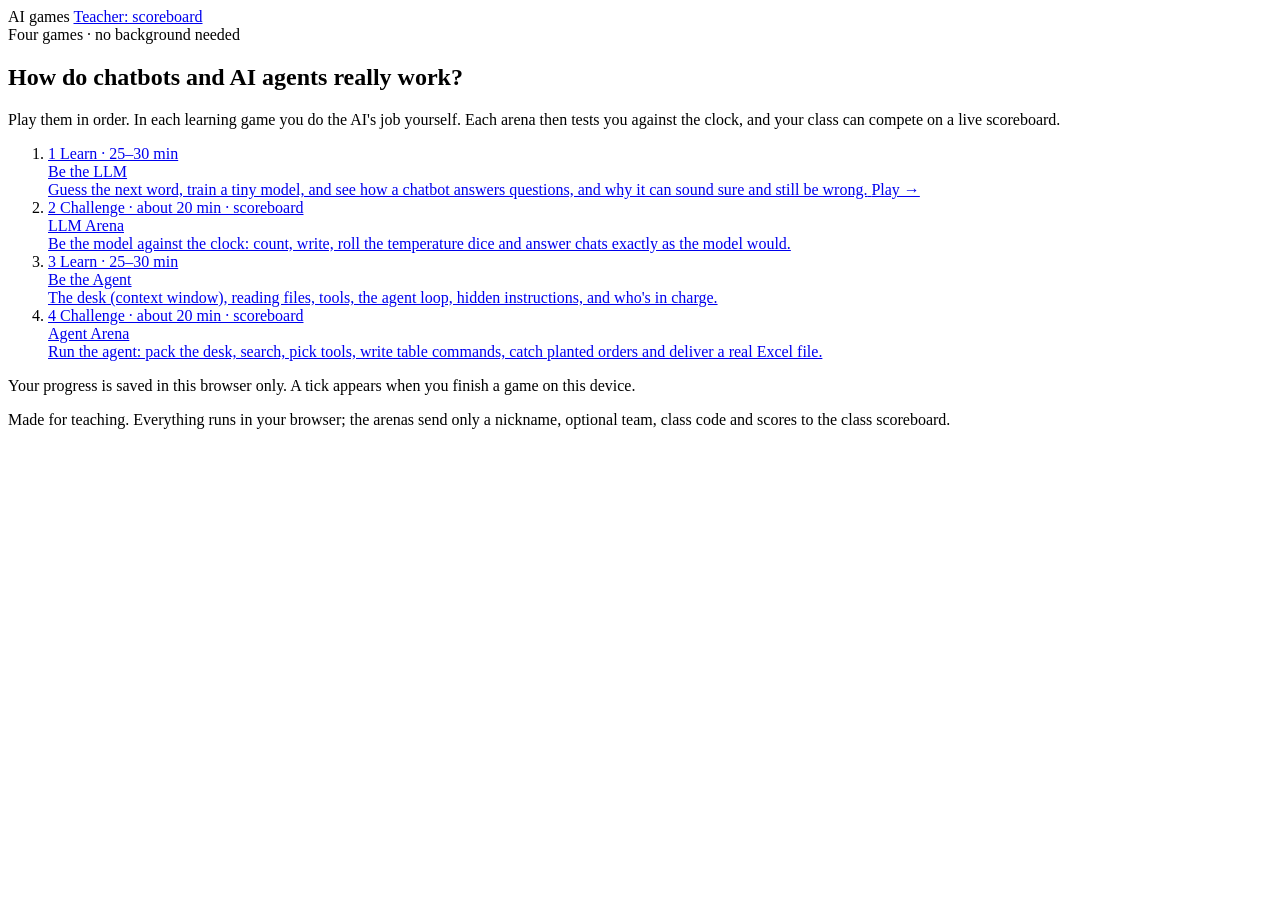
==== index.html @ 021cd23c "Add files via upload" ====
<!doctype html>
<html lang="en">
<head>
  <meta charset="utf-8">
  <meta name="viewport" content="width=device-width, initial-scale=1">
  <meta name="color-scheme" content="light only">
  <title>AI games: how chatbots and AI agents work</title>
  <meta name="description" content="Four browser games for beginners: play the language model, then the AI agent, and test yourself in two class arenas.">
  <link rel="icon" href="data:image/svg+xml,%3Csvg xmlns='http://www.w3.org/2000/svg' viewBox='0 0 32 32'%3E%3Crect width='32' height='32' rx='7' fill='%231f5fbf'/%3E%3Crect x='6' y='20' width='4' height='6' rx='1' fill='white'/%3E%3Crect x='12' y='14' width='4' height='12' rx='1' fill='white'/%3E%3Crect x='18' y='9' width='4' height='17' rx='1' fill='white'/%3E%3Crect x='24' y='17' width='4' height='9' rx='1' fill='white'/%3E%3C/svg%3E">
  <link rel="stylesheet" href="shared/arena.css">
</head>
<body>
  <header class="topbar">
    <span class="brand">AI <span>games</span></span>
    <span class="spacer"></span>
    <a class="pill" href="board.html" id="boardLink">Teacher: scoreboard</a>
  </header>

  <main>
    <section class="card stack">
      <div class="kicker">Four games · no background needed</div>
      <h1>How do chatbots and AI agents really work?</h1>
      <p>Play them in order. In each learning game you do the AI's job yourself. Each arena then tests you against the clock, and your class can compete on a live scoreboard.</p>
    </section>

    <ol class="games" id="games">
      <li><a class="game" href="be-the-llm/index.html" data-id="llm">
        <span class="n" aria-hidden="true">1</span>
        <span><span class="tag">Learn · 25–30 min</span><br><span class="t">Be the LLM</span><br>
          <span class="d">Guess the next word, train a tiny model, and see how a chatbot answers questions, and why it can sound sure and still be wrong.</span></span>
        <span class="right"></span></a></li>
      <li><a class="game arena" href="llm-arena/index.html" data-id="llm-arena">
        <span class="n" aria-hidden="true">2</span>
        <span><span class="tag">Challenge · about 20 min · scoreboard</span><br><span class="t">LLM Arena</span><br>
          <span class="d">Be the model against the clock: count, write, roll the temperature dice and answer chats exactly as the model would.</span></span>
        <span class="right"></span></a></li>
      <li><a class="game" href="be-the-agent/index.html" data-id="agent">
        <span class="n" aria-hidden="true">3</span>
        <span><span class="tag">Learn · 25–30 min</span><br><span class="t">Be the Agent</span><br>
          <span class="d">The desk (context window), reading files, tools, the agent loop, hidden instructions, and who's in charge.</span></span>
        <span class="right"></span></a></li>
      <li><a class="game arena" href="agent-arena/index.html" data-id="agent-arena">
        <span class="n" aria-hidden="true">4</span>
        <span><span class="tag">Challenge · about 20 min · scoreboard</span><br><span class="t">Agent Arena</span><br>
          <span class="d">Run the agent: pack the desk, search, pick tools, write table commands, catch planted orders and deliver a real Excel file.</span></span>
        <span class="right"></span></a></li>
    </ol>

    <p class="muted small" style="margin-top:16px">Your progress is saved in this browser only. A tick appears when you finish a game on this device.</p>
  </main>

  <footer><p>Made for teaching. Everything runs in your browser; the arenas send only a nickname, optional team, class code and scores to the class scoreboard.</p></footer>

  <script>
  (function () {
    var done = {};
    try { done = JSON.parse(localStorage.getItem("ai-games-done") || "{}") || {}; } catch (e) { /* storage blocked */ }
    var links = document.querySelectorAll("#games .game");
    var nextMarked = false;
    Array.prototype.forEach.call(links, function (a) {
      var right = a.querySelector(".right");
      if (done[a.getAttribute("data-id")]) { right.className = "right done"; right.textContent = "✓ Done"; a.setAttribute("aria-label", a.querySelector(".t").textContent + ", done"); }
      else if (!nextMarked) { nextMarked = true; right.className = "right go"; right.textContent = "Play →"; }
    });
  })();
  </script>
</body>
</html>
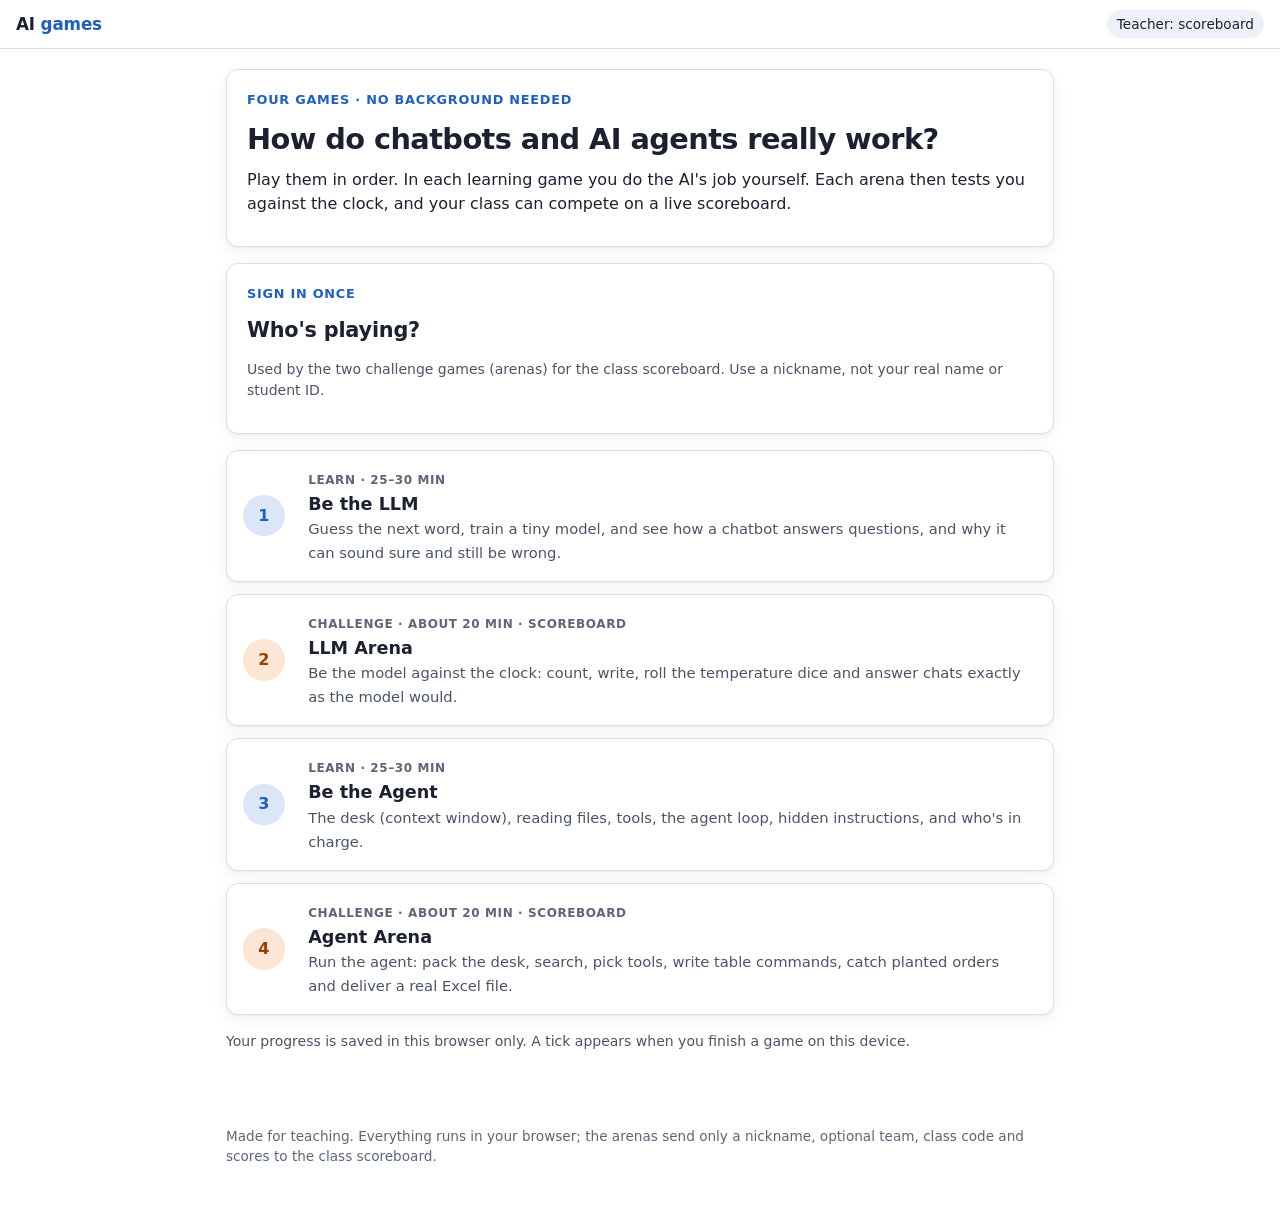
==== commit 35d5a2b3: "Add files via upload" ====
--- a/index.html
+++ b/index.html
@@ -21,6 +21,13 @@
       <div class="kicker">Four games · no background needed</div>
       <h1>How do chatbots and AI agents really work?</h1>
       <p>Play them in order. In each learning game you do the AI's job yourself. Each arena then tests you against the clock, and your class can compete on a live scoreboard.</p>
+    </section>
+
+    <section class="card stack" id="signin" aria-labelledby="signin-h">
+      <div class="kicker">Sign in once</div>
+      <h2 id="signin-h">Who's playing?</h2>
+      <p class="muted small">Used by the two challenge games (arenas) for the class scoreboard. Use a nickname, not your real name or student ID.</p>
+      <div id="signin-body"></div>
     </section>
 
     <ol class="games" id="games">
@@ -51,7 +58,49 @@
 
   <footer><p>Made for teaching. Everything runs in your browser; the arenas send only a nickname, optional team, class code and scores to the class scoreboard.</p></footer>
 
+  <script src="config.js"></script>
+  <script src="shared/arena.js"></script>
   <script>
+  /* Front-page sign-in: saved on this device and picked up by both arenas. */
+  (function () {
+    var A = window.ARENA, h = A.h, body = document.getElementById("signin-body");
+    function summary() {
+      var p = A.getProfile();
+      A.clear(body);
+      var chg = h("button", { class: "btn ghost", type: "button", text: "Change" });
+      chg.addEventListener("click", form);
+      body.appendChild(h("div", { class: "row" },
+        h("p", { style: "flex:1;margin:0" }, "\u2713 Playing as ", h("b", { text: p.nickname }),
+          p.team ? " \u00b7 team " + p.team : "", A.boardEnabled ? " \u00b7 class " + p.classCode : ""),
+        chg));
+    }
+    function form() {
+      var p = A.getProfile();
+      A.clear(body);
+      var nick = h("input", { class: "text-input", id: "p-nick", maxlength: "16", autocomplete: "off", value: p.nickname });
+      var team = h("input", { class: "text-input", id: "p-team", maxlength: "20", autocomplete: "off", value: p.team });
+      var code = h("input", { class: "text-input", id: "p-class", maxlength: "20", autocomplete: "off", value: p.classCode });
+      var msg = h("p", { class: "feedback", "aria-live": "polite" });
+      var f = h("form", { class: "stack", novalidate: true },
+        h("label", { class: "field", for: "p-nick" }, "Nickname", nick),
+        h("label", { class: "field", for: "p-team" }, "Team name ", h("span", { class: "muted", text: "(optional; teammates type the same name)" }), team),
+        A.boardEnabled ? h("label", { class: "field", for: "p-class" }, "Class code ", h("span", { class: "muted", text: "(from your teacher)" }), code) : null,
+        msg,
+        h("div", { class: "row end" }, h("button", { class: "btn primary", type: "submit", text: "Save" })));
+      f.addEventListener("submit", function (e) {
+        e.preventDefault();
+        var n = A.cleanNick(nick.value), c = A.cleanClass(code.value);
+        if (!n) { msg.className = "feedback bad"; msg.textContent = "Please type a nickname (letters or numbers)."; nick.focus(); return; }
+        if (A.boardEnabled && !c) { msg.className = "feedback bad"; msg.textContent = "Please type the class code your teacher gave you."; code.focus(); return; }
+        A.setProfile({ nickname: n, team: A.cleanTeam(team.value), classCode: c });
+        summary();
+      });
+      body.appendChild(f);
+    }
+    var p = A.getProfile();
+    if (p.nickname && (!A.boardEnabled || p.classCode)) summary(); else form();
+  })();
+
   (function () {
     var done = {};
     try { done = JSON.parse(localStorage.getItem("ai-games-done") || "{}") || {}; } catch (e) { /* storage blocked */ }
--- a/shared/arena.css
+++ b/shared/arena.css
@@ -0,0 +1,237 @@
+/* AI games — shared styles for the master page, the arenas and the scoreboard. White theme only. */
+:root {
+  --bg: #ffffff;
+  --surface: #ffffff;
+  --surface-2: #eef1f8;
+  --ink: #1b2130;
+  --ink-2: #4a5468;
+  --ink-3: #5c6579;
+  --line: #d9deea;
+  --accent: #1f5fbf;        /* theme blue: bars, primary buttons */
+  --accent-soft: #dbe6f8;
+  --accent-ink: #ffffff;
+  --warn: #c2570c;          /* orange: wrong / warning */
+  --warn-soft: #fbe6d6;
+  --good: #1d7a46;
+  --good-soft: #d9f0e2;
+  --bar-track: #e6eaf3;
+  --focus: #f0a020;
+  --predict-ink: #8a5200;   /* amber text that passes contrast on white */
+  --mode-ink: #9a3f06;
+  --radius: 12px;
+  --shadow: 0 1px 2px rgba(20, 30, 60, .06), 0 4px 16px rgba(20, 30, 60, .06);
+  --fs: 16px;
+  --font: "Inter", system-ui, -apple-system, "Segoe UI", Roboto, sans-serif;
+  --mono: ui-monospace, "SF Mono", Consolas, monospace;
+  color-scheme: light;
+}
+
+* { box-sizing: border-box; }
+html { font-size: var(--fs); }
+body {
+  margin: 0;
+  background: var(--bg);
+  color: var(--ink);
+  font-family: var(--font);
+  line-height: 1.5;
+  -webkit-text-size-adjust: 100%;
+}
+html.class-mode { --fs: 22px; }
+
+a { color: var(--accent); }
+button, input, select, textarea { font: inherit; color: inherit; }
+:focus-visible { outline: 3px solid var(--focus); outline-offset: 2px; }
+
+/* ---------- layout ---------- */
+.topbar {
+  position: sticky; top: 0; z-index: 5;
+  display: flex; align-items: center; gap: 12px;
+  padding: 10px 16px;
+  background: var(--surface);
+  border-bottom: 1px solid var(--line);
+}
+.brand { white-space: nowrap; font-weight: 700; letter-spacing: -.01em; cursor: pointer; background: none; border: 0; padding: 0; font-size: 1.05rem; }
+.brand span { color: var(--accent); }
+.topbar .spacer { flex: 1; }
+.pill {
+  display: inline-flex; align-items: center; gap: 6px;
+  padding: 4px 10px; border-radius: 999px;
+  background: var(--surface-2); color: var(--ink-2); font-size: .85rem; white-space: nowrap;
+}
+.pill.mode { background: var(--warn-soft); color: var(--mode-ink); white-space: normal; text-align: center; }
+
+main { max-width: 860px; margin: 0 auto; padding: 20px 16px 64px; }
+.card {
+  background: var(--surface); border: 1px solid var(--line); border-radius: var(--radius);
+  padding: 20px; margin: 0 0 16px; box-shadow: var(--shadow);
+}
+.card.soft { background: var(--surface-2); box-shadow: none; }
+h1 { font-size: 1.8rem; line-height: 1.2; margin: 0 0 8px; letter-spacing: -.02em; }
+h2 { font-size: 1.3rem; margin: 0 0 8px; letter-spacing: -.01em; }
+h3 { font-size: 1.05rem; margin: 0 0 6px; }
+p { margin: 0 0 10px; }
+.muted { color: var(--ink-2); }
+.small { font-size: .875rem; }
+.kicker { font-size: .8rem; font-weight: 600; text-transform: uppercase; letter-spacing: .06em; color: var(--accent); margin-bottom: 4px; }
+.row { display: flex; flex-wrap: wrap; gap: 10px; align-items: center; }
+.row.end { justify-content: flex-end; }
+.stack > * + * { margin-top: 12px; }
+.hidden { display: none !important; }
+
+/* ---------- buttons ---------- */
+.btn {
+  display: inline-flex; align-items: center; justify-content: center; gap: 6px;
+  min-height: 44px; padding: 8px 18px;
+  border-radius: 10px; border: 1px solid var(--line);
+  background: var(--surface); cursor: pointer; font-weight: 600;
+}
+.btn:hover { border-color: var(--accent); }
+.btn.primary { background: var(--accent); color: var(--accent-ink); border-color: var(--accent); }
+.btn.primary:hover { filter: brightness(1.08); }
+.btn.ghost { background: transparent; }
+.btn:disabled { opacity: .45; cursor: not-allowed; filter: none; }
+
+/* ---------- the sentence / blank ---------- */
+.sentence {
+  font-size: 1.5rem; line-height: 1.45; font-weight: 600;
+  padding: 18px; border-radius: var(--radius); background: var(--surface-2);
+  overflow-wrap: anywhere;
+}
+.sentence .blank {
+  display: inline-block; min-width: 3.5em; border-bottom: 3px solid var(--accent);
+  color: var(--accent); text-align: center;
+}
+.sentence .dim { color: var(--ink-3); font-weight: 400; }
+
+.choices { display: grid; grid-template-columns: repeat(2, minmax(0, 1fr)); gap: 10px; }
+.choice {
+  min-height: 56px; padding: 10px 14px; border-radius: 10px;
+  border: 2px solid var(--line); background: var(--surface); cursor: pointer;
+  font-size: 1.1rem; font-weight: 600; text-align: left;
+  display: flex; flex-direction: column; gap: 6px;
+}
+.choice:hover:not(:disabled) { border-color: var(--accent); }
+.choice.picked { border-color: var(--accent); background: var(--accent-soft); }
+.choice.correct { border-color: var(--good); background: var(--good-soft); }
+.choice.wrong { border-color: var(--warn); background: var(--warn-soft); }
+.choice:disabled { cursor: default; }
+.choice .tag { font-size: .8rem; font-weight: 600; color: var(--ink-2); }
+
+.feedback { min-height: 1.5em; font-weight: 600; }
+.feedback.good { color: var(--good); }
+.feedback.bad { color: var(--warn); }
+
+
+.toast {
+  position: fixed; left: 50%; bottom: 20px; transform: translateX(-50%);
+  background: var(--ink); color: var(--bg); padding: 10px 16px; border-radius: 10px; font-weight: 600;
+  z-index: 20; max-width: calc(100% - 32px);
+}
+
+footer { max-width: 860px; margin: 0 auto; padding: 0 16px 40px; color: var(--ink-3); font-size: .85rem; }
+footer button { background: none; border: 0; color: var(--ink-2); text-decoration: underline; cursor: pointer; padding: 0; }
+
+.sr-only { position: absolute; width: 1px; height: 1px; padding: 0; margin: -1px; overflow: hidden; clip: rect(0 0 0 0); white-space: nowrap; border: 0; }
+a.pill { text-decoration: none; color: inherit; }
+a.pill:hover { text-decoration: underline; }
+.text-input { width: 100%; min-height: 44px; padding: 8px 12px; border: 2px solid var(--line); border-radius: 10px; background: var(--surface); }
+.text-input:focus { border-color: var(--accent); outline: none; }
+label.field { display: grid; gap: 4px; font-weight: 600; font-size: .95rem; }
+label.field span.muted { font-weight: 400; }
+.table-wrap { overflow-x: auto; }
+table { border-collapse: collapse; width: 100%; font-size: .95rem; }
+th, td { text-align: left; padding: 8px 10px; border-bottom: 1px solid var(--line); vertical-align: top; }
+th { font-size: .8rem; text-transform: uppercase; letter-spacing: .04em; color: var(--ink-2); }
+td.num, th.num { text-align: right; font-variant-numeric: tabular-nums; }
+.why { border-left: 4px solid var(--accent); }
+.mono { font-family: var(--mono); }
+
+/* ---------- master page ---------- */
+.games { list-style: none; margin: 0; padding: 0; display: grid; gap: 12px; }
+.game {
+  display: grid; grid-template-columns: 3.2em 1fr auto; gap: 14px; align-items: center;
+  padding: 16px; border: 1px solid var(--line); border-radius: var(--radius); background: var(--surface); box-shadow: var(--shadow);
+  text-decoration: none; color: inherit;
+}
+.game:hover { border-color: var(--accent); }
+.game .n { width: 2.6em; height: 2.6em; border-radius: 50%; display: grid; place-items: center; font-weight: 800; background: var(--accent-soft); color: var(--accent); }
+.game.arena .n { background: var(--warn-soft); color: var(--mode-ink); }
+.game .t { font-weight: 700; font-size: 1.1rem; }
+.game .d { color: var(--ink-2); font-size: .92rem; }
+.game .tag { font-size: .75rem; font-weight: 700; text-transform: uppercase; letter-spacing: .05em; color: var(--ink-3); }
+.game .done { color: var(--good); font-weight: 700; white-space: nowrap; }
+.game .go { color: var(--accent); font-weight: 700; white-space: nowrap; }
+
+/* ---------- arena ---------- */
+.hud { display: flex; flex-wrap: wrap; gap: 8px 14px; align-items: center; font-size: .9rem; color: var(--ink-2); }
+.hud b { color: var(--ink); font-variant-numeric: tabular-nums; }
+.timer { position: relative; height: 10px; border-radius: 5px; background: var(--bar-track); overflow: hidden; flex: 1 1 160px; min-width: 120px; }
+.timer > span { position: absolute; inset: 0 auto 0 0; background: var(--good); border-radius: 5px; transition: width .2s linear; }
+.timer.low > span { background: var(--warn); }
+.streak { color: var(--mode-ink); font-weight: 700; }
+.item-box.locked { pointer-events: none; }
+.item-box.locked .unlock-ok { pointer-events: auto; }
+.result-card { border-left: 4px solid var(--good); }
+.result-card.bad { border-left-color: var(--warn); }
+.result-card.part { border-left-color: var(--focus); }
+.pts-line { font-family: var(--mono); font-size: .92rem; color: var(--ink-2); }
+.big-points { font-size: 2.2rem; font-weight: 800; font-variant-numeric: tabular-nums; }
+.rules { margin: 0; padding-left: 1.2em; }
+.rules li + li { margin-top: 4px; }
+.textbox { font-family: var(--mono); background: var(--surface-2); border-radius: 10px; padding: 10px 14px; white-space: pre-wrap; overflow-wrap: anywhere; font-size: .95rem; max-height: 22em; overflow: auto; }
+.textbox .hl { background: #fff1b8; border-radius: 3px; }
+.tiles { display: flex; flex-wrap: wrap; gap: 8px; }
+.tile { min-height: 40px; padding: 6px 12px; border-radius: 8px; border: 2px solid var(--line); background: var(--surface); cursor: pointer; font-weight: 600; font-size: 1rem; }
+.tile:hover:not(:disabled) { border-color: var(--accent); }
+.tile.end { border-style: dashed; }
+.tile.on { border-color: var(--accent); background: var(--accent-soft); }
+.tile.good { border-color: var(--good); background: var(--good-soft); }
+.tile.bad { border-color: var(--warn); background: var(--warn-soft); }
+.built { min-height: 56px; padding: 12px 14px; border-radius: 10px; background: var(--surface-2); font-size: 1.2rem; font-weight: 600; overflow-wrap: anywhere; }
+.built .seed { color: var(--ink-3); }
+.built .w { display: inline-block; padding: 0 4px; border-radius: 4px; }
+.built .w.good { background: var(--good-soft); }
+.built .w.bad { background: var(--warn-soft); text-decoration: line-through; }
+.counts { display: grid; grid-template-columns: repeat(auto-fill, minmax(190px, 1fr)); gap: 8px; }
+.counts .c { border: 1px solid var(--line); border-radius: 8px; padding: 6px 10px; font-size: .9rem; }
+.counts .c b { display: block; }
+.status { font-size: .85rem; }
+.status.ok { color: var(--good); }
+.status.wait { color: var(--mode-ink); }
+.pick-list { display: grid; gap: 8px; }
+.pick { display: grid; grid-template-columns: auto 1fr auto; gap: 10px; align-items: center; padding: 10px 12px; border: 2px solid var(--line); border-radius: 10px; background: var(--surface); cursor: pointer; text-align: left; }
+.pick.on { border-color: var(--accent); background: var(--accent-soft); }
+.pick.good { border-color: var(--good); background: var(--good-soft); }
+.pick.bad { border-color: var(--warn); background: var(--warn-soft); }
+.pick .tok { font-family: var(--mono); font-size: .85rem; color: var(--ink-2); white-space: nowrap; }
+.doc { border: 1px solid var(--line); border-radius: 10px; padding: 12px 14px; background: var(--surface); }
+.doc .meta { font-size: .8rem; color: var(--ink-3); margin-bottom: 4px; }
+.meter { height: 12px; border-radius: 6px; background: var(--bar-track); overflow: hidden; }
+.meter > span { display: block; height: 100%; background: var(--accent); }
+.meter.over > span { background: var(--warn); }
+
+/* ---------- scoreboard ---------- */
+.tabs { display: inline-flex; border: 1px solid var(--line); border-radius: 10px; overflow: hidden; }
+.tabs button { border: 0; background: var(--surface); padding: 10px 18px; font-weight: 700; cursor: pointer; min-height: 44px; }
+.tabs button[aria-selected="true"] { background: var(--accent); color: var(--accent-ink); }
+.board td.rank { width: 3em; font-weight: 800; color: var(--ink-3); }
+.board tr.top1 td.rank { color: #b8860b; }
+html.projector { --fs: 22px; }
+
+@media (max-width: 560px) {
+  .topbar { gap: 8px; }
+  .pill { font-size: .72rem; padding: 3px 8px; }
+  h1 { font-size: 1.5rem; }
+  .choices { grid-template-columns: 1fr; }
+  .card { padding: 16px; }
+  .game { grid-template-columns: 2.6em 1fr; }
+  .game .right { grid-column: 2; }
+}
+@media (prefers-reduced-motion: reduce) {
+  * { transition: none !important; animation: none !important; }
+}
+footer { max-width: 860px; margin: 0 auto; padding: 0 16px 40px; color: var(--ink-3); font-size: .85rem; }
+footer button { background: none; border: 0; color: var(--ink-2); text-decoration: underline; cursor: pointer; padding: 0; }
+.tabs.toggle button[aria-pressed="true"] { background: var(--accent); color: var(--accent-ink); }
+.doc.good { border-color: var(--good); background: var(--good-soft); }
+.choices.one { grid-template-columns: 1fr; }
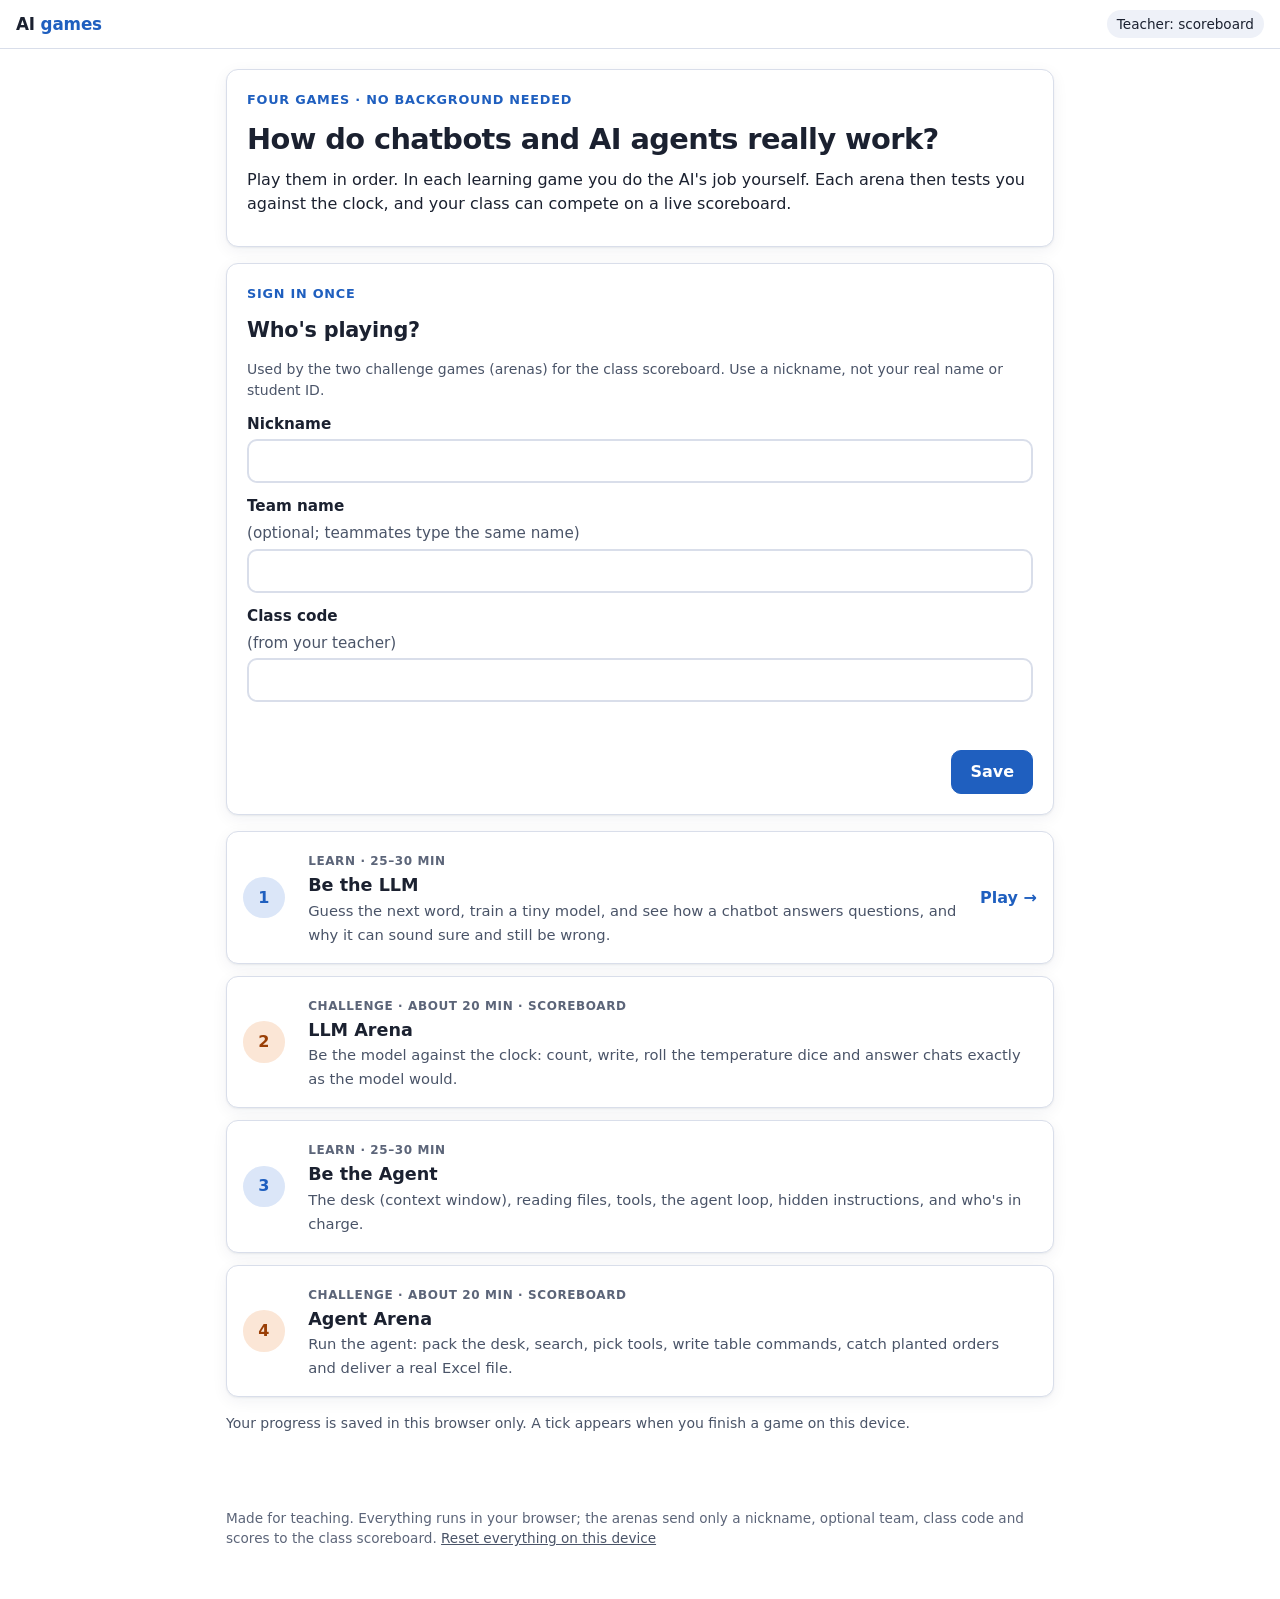
==== commit c0186b27: "Add files via upload" ====
--- a/index.html
+++ b/index.html
@@ -56,7 +56,8 @@
     <p class="muted small" style="margin-top:16px">Your progress is saved in this browser only. A tick appears when you finish a game on this device.</p>
   </main>
 
-  <footer><p>Made for teaching. Everything runs in your browser; the arenas send only a nickname, optional team, class code and scores to the class scoreboard.</p></footer>
+  <footer><p>Made for teaching. Everything runs in your browser; the arenas send only a nickname, optional team, class code and scores to the class scoreboard.
+    <button type="button" id="resetAll">Reset everything on this device</button></p></footer>
 
   <script src="config.js"></script>
   <script src="shared/arena.js"></script>
@@ -101,6 +102,21 @@
     if (p.nickname && (!A.boardEnabled || p.classCode)) summary(); else form();
   })();
 
+  /* Reset everything this site saved in this browser: all 4 games, the ticks and the sign-in. */
+  (function () {
+    var KEYS = ["be-the-llm-v2", "be-the-agent-v1", "aig-arena-llm", "aig-arena-agent", "ai-games-done", "aig-player"];
+    document.getElementById("resetAll").addEventListener("click", function () {
+      var unsent = 0;
+      try { ["aig-arena-llm", "aig-arena-agent"].forEach(function (k) { var s = JSON.parse(localStorage.getItem(k) || "null"); if (s && s.queue) unsent += s.queue.length; }); } catch (e) { /* storage blocked */ }
+      var msg = "Delete all progress for the four games on this device, and the saved nickname?" +
+        (unsent ? "\n\nWarning: " + unsent + " arena result" + (unsent === 1 ? " has" : "s have") + " not reached the scoreboard yet and would be lost." : "") +
+        "\n\nResults already on the class scoreboard stay there, and your nickname stays taken in that class.";
+      if (window.confirm && !window.confirm(msg)) return;
+      try { KEYS.forEach(function (k) { localStorage.removeItem(k); }); } catch (e) { /* storage blocked: nothing saved anyway */ }
+      location.reload();
+    });
+  })();
+
   (function () {
     var done = {};
     try { done = JSON.parse(localStorage.getItem("ai-games-done") || "{}") || {}; } catch (e) { /* storage blocked */ }
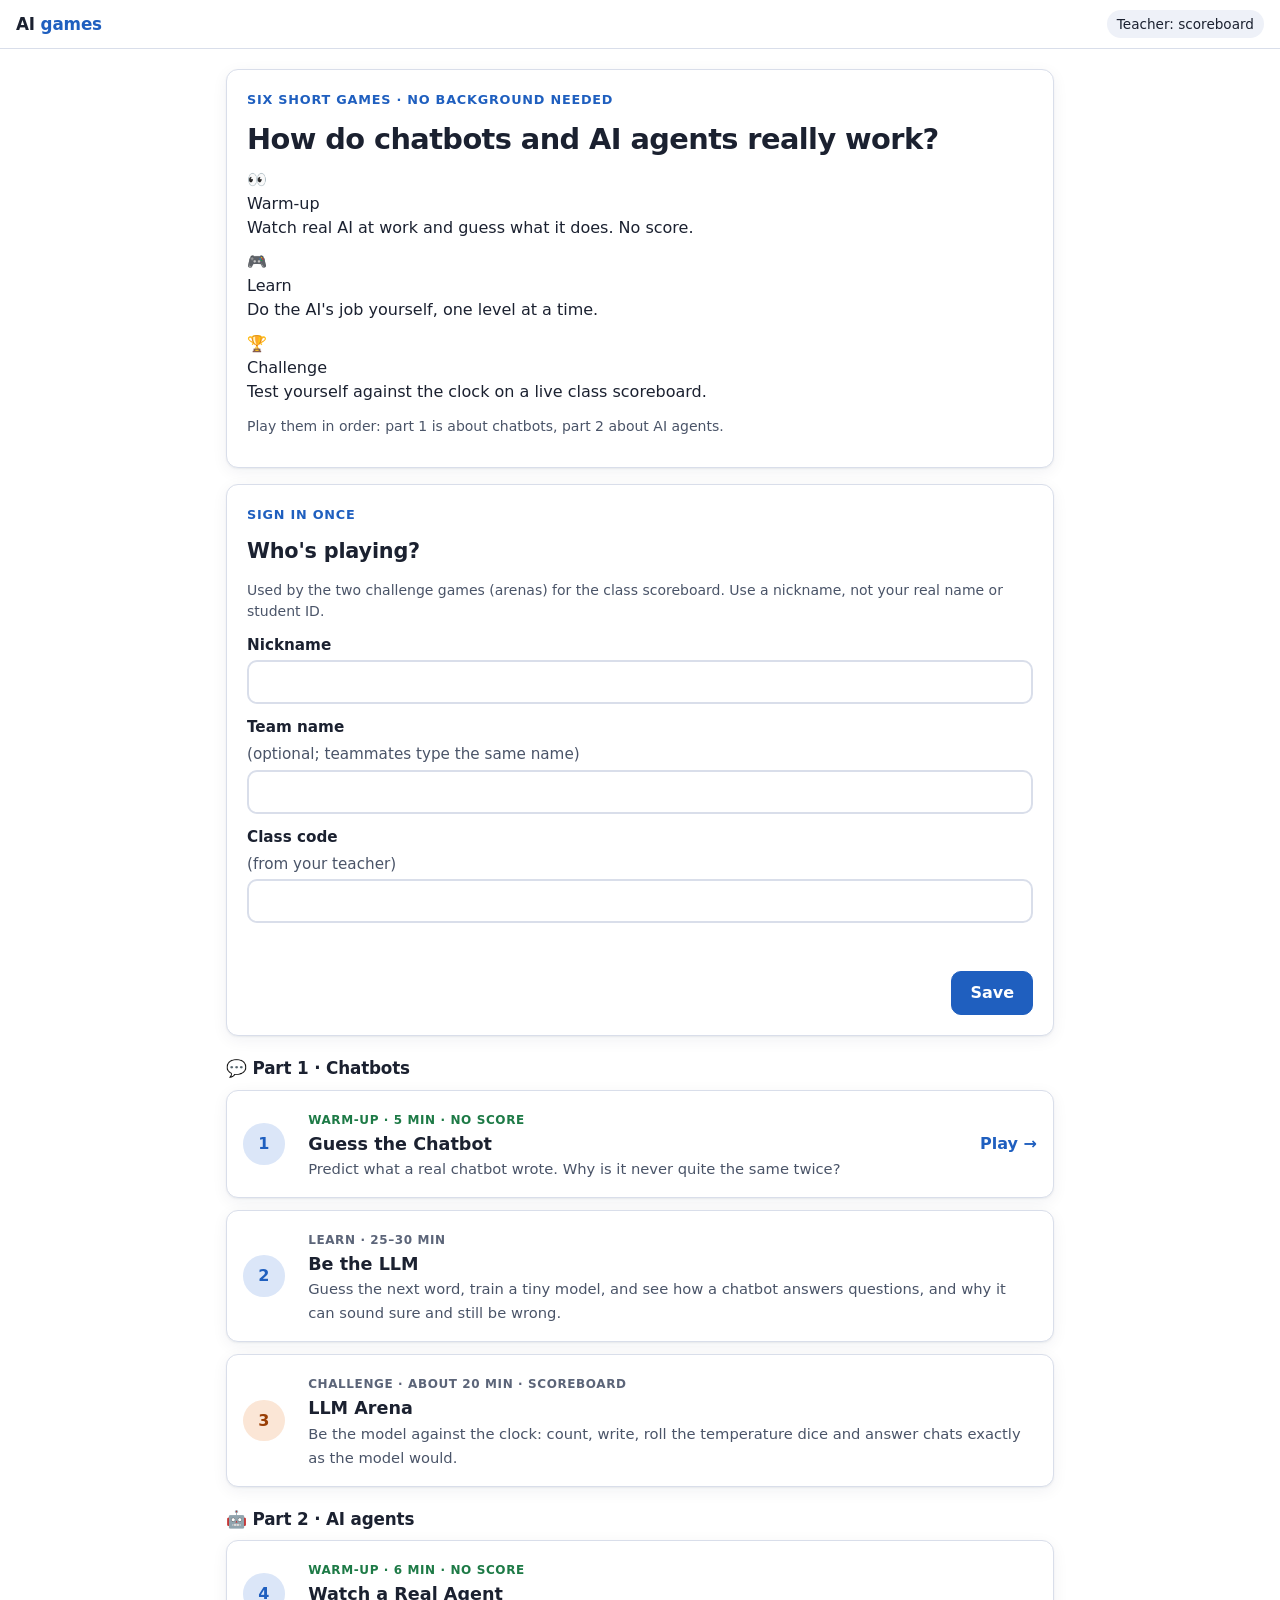
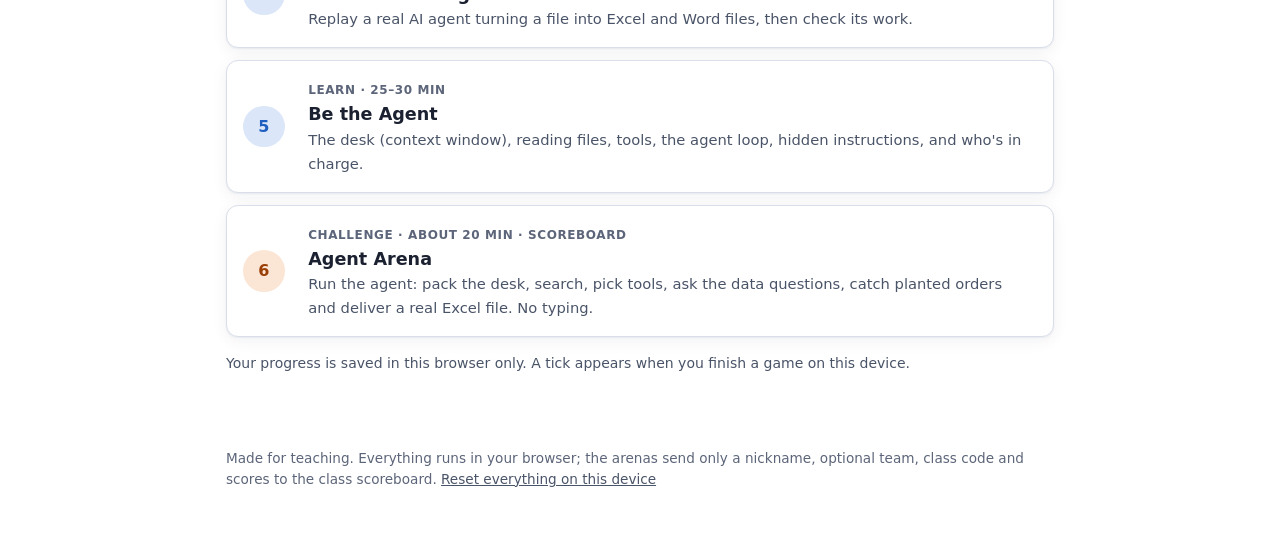
==== commit ad0c9db4: "v3: front page, README, teaching guide" ====
--- a/index.html
+++ b/index.html
@@ -5,9 +5,11 @@
   <meta name="viewport" content="width=device-width, initial-scale=1">
   <meta name="color-scheme" content="light only">
   <title>AI games: how chatbots and AI agents work</title>
-  <meta name="description" content="Four browser games for beginners: play the language model, then the AI agent, and test yourself in two class arenas.">
+  <meta name="description" content="Six browser games for beginners: warm up with real AI, play the language model and the AI agent, and test yourself in two class arenas.">
   <link rel="icon" href="data:image/svg+xml,%3Csvg xmlns='http://www.w3.org/2000/svg' viewBox='0 0 32 32'%3E%3Crect width='32' height='32' rx='7' fill='%231f5fbf'/%3E%3Crect x='6' y='20' width='4' height='6' rx='1' fill='white'/%3E%3Crect x='12' y='14' width='4' height='12' rx='1' fill='white'/%3E%3Crect x='18' y='9' width='4' height='17' rx='1' fill='white'/%3E%3Crect x='24' y='17' width='4' height='9' rx='1' fill='white'/%3E%3C/svg%3E">
   <link rel="stylesheet" href="shared/arena.css">
+  <link rel="stylesheet" href="shared/visual.css">
+  <style>.part-h { font-size: 1.05rem; margin: 20px 0 8px; } .game.warm .tag { color: var(--good); }</style>
 </head>
 <body>
   <header class="topbar">
@@ -18,9 +20,14 @@
 
   <main>
     <section class="card stack">
-      <div class="kicker">Four games · no background needed</div>
+      <div class="kicker">Six short games · no background needed</div>
       <h1>How do chatbots and AI agents really work?</h1>
-      <p>Play them in order. In each learning game you do the AI's job yourself. Each arena then tests you against the clock, and your class can compete on a live scoreboard.</p>
+      <div class="v-cards cols-3">
+        <div class="v-card"><div class="v-card-icon" aria-hidden="true">👀</div><div class="v-card-title">Warm-up</div><p>Watch real AI at work and guess what it does. No score.</p></div>
+        <div class="v-card"><div class="v-card-icon" aria-hidden="true">🎮</div><div class="v-card-title">Learn</div><p>Do the AI's job yourself, one level at a time.</p></div>
+        <div class="v-card"><div class="v-card-icon" aria-hidden="true">🏆</div><div class="v-card-title">Challenge</div><p>Test yourself against the clock on a live class scoreboard.</p></div>
+      </div>
+      <p class="muted small">Play them in order: part 1 is about chatbots, part 2 about AI agents.</p>
     </section>
 
     <section class="card stack" id="signin" aria-labelledby="signin-h">
@@ -30,28 +37,44 @@
       <div id="signin-body"></div>
     </section>
 
-    <ol class="games" id="games">
+    <div id="games">
+    <h2 class="part-h"><span aria-hidden="true">💬</span> Part 1 · Chatbots</h2>
+    <ol class="games">
+      <li><a class="game warm" href="pregame-llm/index.html" data-id="pre-llm">
+        <span class="n" aria-hidden="true">1</span>
+        <span><span class="tag">Warm-up · 5 min · no score</span><br><span class="t">Guess the Chatbot</span><br>
+          <span class="d">Predict what a real chatbot wrote. Why is it never quite the same twice?</span></span>
+        <span class="right"></span></a></li>
       <li><a class="game" href="be-the-llm/index.html" data-id="llm">
-        <span class="n" aria-hidden="true">1</span>
+        <span class="n" aria-hidden="true">2</span>
         <span><span class="tag">Learn · 25–30 min</span><br><span class="t">Be the LLM</span><br>
           <span class="d">Guess the next word, train a tiny model, and see how a chatbot answers questions, and why it can sound sure and still be wrong.</span></span>
         <span class="right"></span></a></li>
       <li><a class="game arena" href="llm-arena/index.html" data-id="llm-arena">
-        <span class="n" aria-hidden="true">2</span>
+        <span class="n" aria-hidden="true">3</span>
         <span><span class="tag">Challenge · about 20 min · scoreboard</span><br><span class="t">LLM Arena</span><br>
           <span class="d">Be the model against the clock: count, write, roll the temperature dice and answer chats exactly as the model would.</span></span>
         <span class="right"></span></a></li>
+    </ol>
+    <h2 class="part-h"><span aria-hidden="true">🤖</span> Part 2 · AI agents</h2>
+    <ol class="games" start="4">
+      <li><a class="game warm" href="pregame-agent/index.html" data-id="pre-agent">
+        <span class="n" aria-hidden="true">4</span>
+        <span><span class="tag">Warm-up · 6 min · no score</span><br><span class="t">Watch a Real Agent</span><br>
+          <span class="d">Replay a real AI agent turning a file into Excel and Word files, then check its work.</span></span>
+        <span class="right"></span></a></li>
       <li><a class="game" href="be-the-agent/index.html" data-id="agent">
-        <span class="n" aria-hidden="true">3</span>
+        <span class="n" aria-hidden="true">5</span>
         <span><span class="tag">Learn · 25–30 min</span><br><span class="t">Be the Agent</span><br>
           <span class="d">The desk (context window), reading files, tools, the agent loop, hidden instructions, and who's in charge.</span></span>
         <span class="right"></span></a></li>
       <li><a class="game arena" href="agent-arena/index.html" data-id="agent-arena">
-        <span class="n" aria-hidden="true">4</span>
+        <span class="n" aria-hidden="true">6</span>
         <span><span class="tag">Challenge · about 20 min · scoreboard</span><br><span class="t">Agent Arena</span><br>
-          <span class="d">Run the agent: pack the desk, search, pick tools, write table commands, catch planted orders and deliver a real Excel file.</span></span>
+          <span class="d">Run the agent: pack the desk, search, pick tools, ask the data questions, catch planted orders and deliver a real Excel file. No typing.</span></span>
         <span class="right"></span></a></li>
     </ol>
+    </div>
 
     <p class="muted small" style="margin-top:16px">Your progress is saved in this browser only. A tick appears when you finish a game on this device.</p>
   </main>
@@ -102,13 +125,13 @@
     if (p.nickname && (!A.boardEnabled || p.classCode)) summary(); else form();
   })();
 
-  /* Reset everything this site saved in this browser: all 4 games, the ticks and the sign-in. */
+  /* Reset everything this site saved in this browser: all 6 games, the ticks and the sign-in. */
   (function () {
     var KEYS = ["be-the-llm-v2", "be-the-agent-v1", "aig-arena-llm", "aig-arena-agent", "ai-games-done", "aig-player"];
     document.getElementById("resetAll").addEventListener("click", function () {
       var unsent = 0;
       try { ["aig-arena-llm", "aig-arena-agent"].forEach(function (k) { var s = JSON.parse(localStorage.getItem(k) || "null"); if (s && s.queue) unsent += s.queue.length; }); } catch (e) { /* storage blocked */ }
-      var msg = "Delete all progress for the four games on this device, and the saved nickname?" +
+      var msg = "Delete all progress for the six games on this device, and the saved nickname?" +
         (unsent ? "\n\nWarning: " + unsent + " arena result" + (unsent === 1 ? " has" : "s have") + " not reached the scoreboard yet and would be lost." : "") +
         "\n\nResults already on the class scoreboard stay there, and your nickname stays taken in that class.";
       if (window.confirm && !window.confirm(msg)) return;
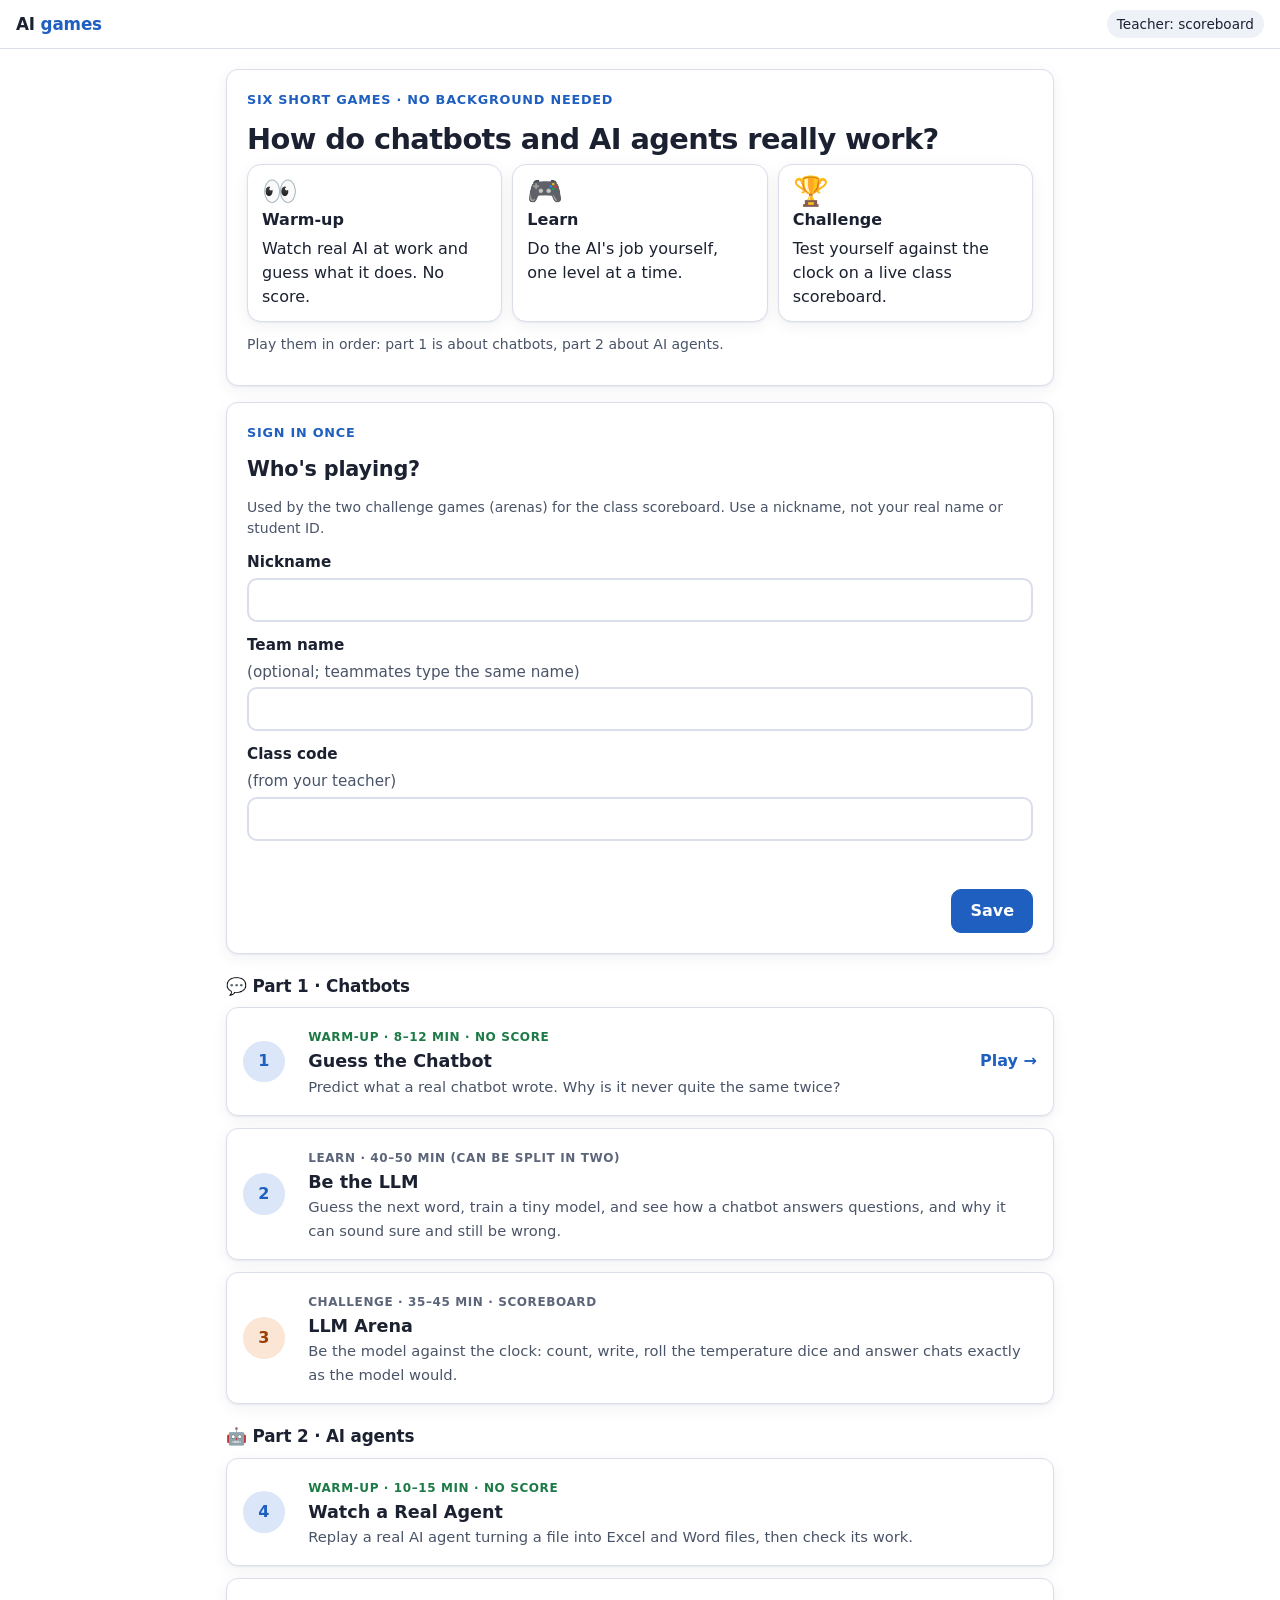
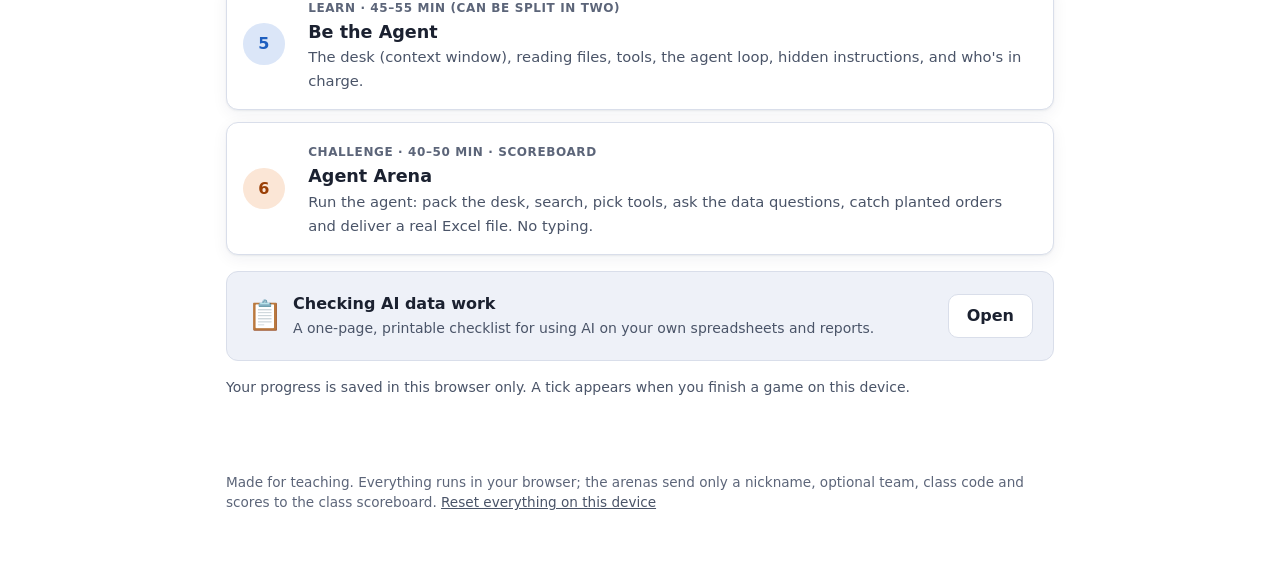
==== commit 00c6e74f: "v4: root files (checklist, times, TIME_FACTOR 1.5)" ====
--- a/index.html
+++ b/index.html
@@ -42,17 +42,17 @@
     <ol class="games">
       <li><a class="game warm" href="pregame-llm/index.html" data-id="pre-llm">
         <span class="n" aria-hidden="true">1</span>
-        <span><span class="tag">Warm-up · 5 min · no score</span><br><span class="t">Guess the Chatbot</span><br>
+        <span><span class="tag">Warm-up · 8–12 min · no score</span><br><span class="t">Guess the Chatbot</span><br>
           <span class="d">Predict what a real chatbot wrote. Why is it never quite the same twice?</span></span>
         <span class="right"></span></a></li>
       <li><a class="game" href="be-the-llm/index.html" data-id="llm">
         <span class="n" aria-hidden="true">2</span>
-        <span><span class="tag">Learn · 25–30 min</span><br><span class="t">Be the LLM</span><br>
+        <span><span class="tag">Learn · 40–50 min (can be split in two)</span><br><span class="t">Be the LLM</span><br>
           <span class="d">Guess the next word, train a tiny model, and see how a chatbot answers questions, and why it can sound sure and still be wrong.</span></span>
         <span class="right"></span></a></li>
       <li><a class="game arena" href="llm-arena/index.html" data-id="llm-arena">
         <span class="n" aria-hidden="true">3</span>
-        <span><span class="tag">Challenge · about 20 min · scoreboard</span><br><span class="t">LLM Arena</span><br>
+        <span><span class="tag">Challenge · 35–45 min · scoreboard</span><br><span class="t">LLM Arena</span><br>
           <span class="d">Be the model against the clock: count, write, roll the temperature dice and answer chats exactly as the model would.</span></span>
         <span class="right"></span></a></li>
     </ol>
@@ -60,21 +60,26 @@
     <ol class="games" start="4">
       <li><a class="game warm" href="pregame-agent/index.html" data-id="pre-agent">
         <span class="n" aria-hidden="true">4</span>
-        <span><span class="tag">Warm-up · 6 min · no score</span><br><span class="t">Watch a Real Agent</span><br>
+        <span><span class="tag">Warm-up · 10–15 min · no score</span><br><span class="t">Watch a Real Agent</span><br>
           <span class="d">Replay a real AI agent turning a file into Excel and Word files, then check its work.</span></span>
         <span class="right"></span></a></li>
       <li><a class="game" href="be-the-agent/index.html" data-id="agent">
         <span class="n" aria-hidden="true">5</span>
-        <span><span class="tag">Learn · 25–30 min</span><br><span class="t">Be the Agent</span><br>
+        <span><span class="tag">Learn · 45–55 min (can be split in two)</span><br><span class="t">Be the Agent</span><br>
           <span class="d">The desk (context window), reading files, tools, the agent loop, hidden instructions, and who's in charge.</span></span>
         <span class="right"></span></a></li>
       <li><a class="game arena" href="agent-arena/index.html" data-id="agent-arena">
         <span class="n" aria-hidden="true">6</span>
-        <span><span class="tag">Challenge · about 20 min · scoreboard</span><br><span class="t">Agent Arena</span><br>
+        <span><span class="tag">Challenge · 40–50 min · scoreboard</span><br><span class="t">Agent Arena</span><br>
           <span class="d">Run the agent: pack the desk, search, pick tools, ask the data questions, catch planted orders and deliver a real Excel file. No typing.</span></span>
         <span class="right"></span></a></li>
     </ol>
     </div>
+
+    <a class="card soft row" href="checklist.html" style="margin-top:16px;text-decoration:none;color:inherit">
+      <span style="font-size:1.8rem" aria-hidden="true">📋</span>
+      <span style="flex:1"><b>Checking AI data work</b><br><span class="small muted">A one-page, printable checklist for using AI on your own spreadsheets and reports.</span></span>
+      <span class="btn">Open</span></a>
 
     <p class="muted small" style="margin-top:16px">Your progress is saved in this browser only. A tick appears when you finish a game on this device.</p>
   </main>
--- a/shared/arena.css
+++ b/shared/arena.css
@@ -170,7 +170,7 @@
 .timer.low > span { background: var(--warn); }
 .streak { color: var(--mode-ink); font-weight: 700; }
 .item-box.locked { pointer-events: none; }
-.item-box.locked .unlock-ok { pointer-events: auto; }
+.item-box.locked .unlock-ok, .item-box.locked .v-file { pointer-events: auto; }
 .result-card { border-left: 4px solid var(--good); }
 .result-card.bad { border-left-color: var(--warn); }
 .result-card.part { border-left-color: var(--focus); }
@@ -235,3 +235,9 @@
 .tabs.toggle button[aria-pressed="true"] { background: var(--accent); color: var(--accent-ink); }
 .doc.good { border-color: var(--good); background: var(--good-soft); }
 .choices.one { grid-template-columns: 1fr; }
+
+/* visual additions (v3) */
+.lesson-card { display: flex; gap: 10px; align-items: flex-start; }
+.lesson-icon { font-size: 1.6rem; line-height: 1.2; }
+.goal-line { font-size: 1.05rem; }
+.search-bar { flex: 1; min-width: 12rem; min-height: 44px; display: flex; align-items: center; padding: 6px 12px; border-radius: 10px; background: var(--surface-2); font-weight: 700; }
--- a/shared/visual.css
+++ b/shared/visual.css
@@ -0,0 +1,193 @@
+/* AI games — visual building blocks (shared/visual.js). Uses each page's colour variables. Phone first. */
+
+.sr-only { position: absolute; width: 1px; height: 1px; overflow: hidden; clip: rect(0 0 0 0); white-space: nowrap; }
+
+/* ---------- flow ---------- */
+.v-flow { display: flex; flex-wrap: wrap; align-items: stretch; gap: 6px; margin: 8px 0; }
+.v-node {
+  flex: 1 1 0; min-width: 7.5em;
+  display: flex; flex-direction: column; align-items: center; justify-content: center; text-align: center; gap: 2px;
+  padding: 10px 8px; border-radius: 12px; background: var(--accent-soft); color: var(--ink);
+  border: 1px solid transparent;
+}
+.v-node.good { background: var(--good-soft); border-color: var(--good); }
+.v-node.bad { background: var(--warn-soft); border-color: var(--warn); }
+.v-node .v-icon { font-size: 1.5rem; line-height: 1.2; }
+.v-node .v-label { font-weight: 700; line-height: 1.25; }
+.v-node .v-sub { font-size: .82rem; color: var(--ink-2); line-height: 1.25; }
+.v-arrow { align-self: center; font-weight: 700; color: var(--accent); font-size: 1.2rem; }
+.v-loop { flex-basis: 100%; text-align: center; font-size: .9rem; color: var(--accent); font-weight: 600; }
+.v-flow.compact .v-node { min-width: 5em; padding: 6px 8px; font-size: .92rem; }
+.v-flow.compact .v-node .v-label { font-weight: 600; }
+
+/* ---------- cards ---------- */
+.v-cards, .v-recap { display: grid; grid-template-columns: repeat(auto-fit, minmax(15rem, 1fr)); gap: 10px; margin: 8px 0; }
+.v-cards.cols-2 { grid-template-columns: repeat(auto-fit, minmax(13rem, 1fr)); }
+.v-cards.cols-3 { grid-template-columns: repeat(auto-fit, minmax(11rem, 1fr)); }
+.v-card {
+  background: var(--surface); border: 1px solid var(--line); border-radius: 14px; padding: 12px 14px;
+  box-shadow: var(--shadow);
+}
+.v-card p { margin: 6px 0 0; }
+.v-card.good { border-color: var(--good); background: var(--good-soft); }
+.v-card.bad { border-color: var(--warn); background: var(--warn-soft); }
+.v-card.accent { border-color: var(--accent); background: var(--accent-soft); }
+.v-card-icon { font-size: 1.8rem; line-height: 1; margin-bottom: 4px; }
+.v-card-icon.sm { font-size: 1.4rem; margin: 0; }
+.v-card-title { font-weight: 700; line-height: 1.3; }
+.v-recap-head { display: flex; align-items: center; gap: 8px; }
+
+/* ---------- rules ---------- */
+.v-rules { display: grid; gap: 6px; margin: 6px 0; }
+.v-rule { display: flex; gap: 10px; align-items: flex-start; padding: 8px 10px; border-radius: 10px; background: var(--surface-2); }
+.v-rule-n { flex: none; font-size: 1.15rem; line-height: 1.3; color: var(--accent); font-weight: 700; min-width: 1.4em; text-align: center; }
+
+/* ---------- steps (level intros) ---------- */
+.v-steps { list-style: none; padding: 0; margin: 4px 0; display: grid; gap: 10px; }
+.v-step { border: 1px solid var(--line); border-radius: 14px; padding: 12px 14px; background: var(--surface); }
+.v-step-head { display: flex; align-items: center; gap: 10px; }
+.v-step-icon {
+  flex: none; width: 2.4rem; height: 2.4rem; border-radius: 50%; background: var(--accent-soft);
+  display: inline-flex; align-items: center; justify-content: center; font-size: 1.3rem; font-weight: 700; color: var(--accent);
+}
+.v-step-title { font-weight: 700; line-height: 1.3; }
+.v-step-text { margin: 6px 0 0; }
+
+/* ---------- examples ---------- */
+.v-example { margin-top: 8px; padding: 8px 10px; border-radius: 10px; background: var(--surface-2); font-family: var(--mono); font-size: .9rem; overflow-wrap: anywhere; }
+.v-example .v-flow { font-family: var(--font); margin: 2px 0; }
+.v-ex-line { display: flex; flex-wrap: wrap; gap: 6px; align-items: baseline; padding: 2px 0; }
+.v-ex-arrow { color: var(--accent); font-weight: 700; }
+.v-ex-a { color: var(--good); }
+
+/* ---------- more fold ---------- */
+.v-more { margin-top: 6px; }
+.v-more > summary {
+  cursor: pointer; color: var(--accent); font-weight: 600; font-size: .9rem; list-style: none;
+  display: inline-flex; align-items: center; gap: 4px; min-height: 32px;
+}
+.v-more > summary::-webkit-details-marker { display: none; }
+.v-more > summary::before { content: "＋"; }
+.v-more[open] > summary::before { content: "－"; }
+.v-more p { margin: 6px 0 0; }
+
+/* ---------- glossary ---------- */
+.v-gloss { margin-top: 10px; }
+.v-gloss-title { font-weight: 700; font-size: .85rem; text-transform: uppercase; letter-spacing: .06em; color: var(--ink-3); margin-bottom: 6px; }
+.v-gloss-list { display: grid; grid-template-columns: repeat(auto-fit, minmax(14rem, 1fr)); gap: 8px; margin: 0; }
+.v-gloss-item { border-left: 4px solid var(--accent); background: var(--surface-2); border-radius: 8px; padding: 8px 10px; }
+.v-gloss-item dt { font-weight: 700; }
+.v-gloss-item dd { margin: 2px 0 0; font-size: .92rem; }
+
+/* ---------- diagrams ---------- */
+.v-diagram { margin: 10px 0; padding: 0; }
+.v-caption { font-size: .8rem; color: var(--ink-3); margin: 6px 0 0; }
+.v-dice { display: grid; gap: 10px; }
+.v-dice-row { display: grid; grid-template-columns: minmax(9rem, 1fr) 2fr; gap: 10px; align-items: center; }
+.v-dice-label { display: flex; flex-direction: column; }
+.v-dice-label span { font-size: .85rem; color: var(--ink-2); }
+.v-dice-bars { display: grid; gap: 3px; }
+.v-dice-bar { position: relative; height: 1.5rem; background: var(--bar-track); border-radius: 6px; overflow: hidden; }
+.v-dice-bar i { position: absolute; inset: 0 auto 0 0; background: var(--accent); opacity: .75; }
+.v-dice-bar span { position: relative; padding-left: 6px; font-size: .85rem; line-height: 1.5rem; font-weight: 600; }
+.v-keyhole { display: grid; gap: 6px; font-size: 1.05rem; }
+.v-key-line { display: flex; flex-wrap: wrap; gap: 4px; align-items: baseline; padding: 8px 10px; background: var(--surface-2); border-radius: 10px; }
+.v-key-hid { color: transparent; background: var(--line); border-radius: 4px; user-select: none; }
+.v-key-seen { font-weight: 700; background: var(--accent-soft); border-radius: 4px; padding: 0 4px; }
+.v-key-blank { color: var(--accent); font-weight: 700; }
+.v-key-guess { color: var(--ink-2); }
+.v-vs { display: grid; grid-template-columns: 1fr auto 1fr; gap: 8px; align-items: center; }
+.v-vs.two { grid-template-columns: 1fr 1fr; }
+.v-vs-mid { font-size: 2rem; font-weight: 700; color: var(--warn); text-align: center; }
+.v-desk { border: 2px dashed var(--accent); border-radius: 14px; padding: 10px; background: var(--accent-soft); }
+.v-desk-top { font-weight: 700; margin-bottom: 8px; }
+.v-desk-items { display: flex; flex-wrap: wrap; gap: 6px; }
+.v-chip { display: inline-flex; align-items: center; padding: 6px 10px; border-radius: 999px; background: var(--surface); border: 1px solid var(--line); font-size: .92rem; }
+.v-chip.bad { border-color: var(--warn); background: var(--warn-soft); }
+.v-desk-meter { margin-top: 8px; display: flex; align-items: center; gap: 8px; font-size: .85rem; color: var(--ink-2); }
+.v-desk-meter i { display: block; height: 10px; flex: 1; max-width: 12rem; border-radius: 6px; background: linear-gradient(90deg, var(--accent) 70%, var(--bar-track) 70%); }
+
+/* ---------- file viewer ---------- */
+.v-file { border: 1px solid var(--line); border-radius: 14px; padding: 10px 12px; background: var(--surface); margin: 8px 0; }
+.v-file-head { display: flex; flex-wrap: wrap; gap: 10px; align-items: center; }
+.v-file-icon { font-size: 1.8rem; }
+.v-file-name { flex: 1; min-width: 10rem; display: flex; flex-direction: column; }
+.v-file-name span { font-size: .85rem; color: var(--ink-2); }
+.v-file-btns { display: flex; gap: 8px; flex-wrap: wrap; }
+.v-viewer { margin-top: 10px; }
+.v-sheet-wrap { overflow-x: auto; -webkit-overflow-scrolling: touch; border: 1px solid var(--line); border-radius: 8px 8px 0 0; max-height: 60vh; }
+.v-sheet { border-collapse: collapse; font-size: .88rem; min-width: 100%; }
+.v-sheet th, .v-sheet td { border: 1px solid #e3e6ee; padding: 4px 8px; white-space: nowrap; }
+.v-sheet thead th { background: #f1f3f7; color: var(--ink-3); font-weight: 600; position: sticky; top: 0; }
+.v-sheet th.rn { background: #f1f3f7; color: var(--ink-3); font-weight: 600; text-align: right; min-width: 2em; }
+.v-sheet tr.hdr td { font-weight: 700; background: #f7f8fb; }
+.v-sheet td.num { text-align: right; font-variant-numeric: tabular-nums; }
+.v-fx { font-size: .65rem; color: var(--good); margin-left: 4px; font-weight: 700; vertical-align: super; }
+.v-sheet-tabs { display: flex; gap: 2px; border: 1px solid var(--line); border-top: 0; border-radius: 0 0 8px 8px; background: #f1f3f7; padding: 0 4px; overflow-x: auto; }
+.v-sheet-tabs button { border: 0; background: transparent; padding: 8px 12px; min-height: 40px; font-size: .88rem; cursor: pointer; border-bottom: 3px solid transparent; }
+.v-sheet-tabs button[aria-selected="true"] { background: var(--surface); color: var(--good); font-weight: 700; border-bottom-color: var(--good); }
+.v-page {
+  background: #fff; border: 1px solid var(--line); border-radius: 6px; padding: 18px 18px 22px;
+  box-shadow: 0 2px 10px rgba(20, 30, 60, .10); max-width: 40rem; font-family: Georgia, "Times New Roman", serif; line-height: 1.55;
+}
+.v-page h3 { font-family: var(--font); margin: 0 0 10px; font-size: 1.15rem; }
+.v-page h4 { font-family: var(--font); margin: 14px 0 6px; font-size: 1rem; }
+.v-page p { margin: 0 0 8px; }
+.v-page ul { margin: 0 0 8px; padding-left: 1.3em; }
+.v-doc-table { border-collapse: collapse; margin: 6px 0 10px; font-size: .92rem; }
+.v-doc-table th, .v-doc-table td { border: 1px solid #c9ced9; padding: 4px 10px; text-align: left; }
+.v-doc-table th { background: #f1f3f7; }
+
+/* ---------- phones ---------- */
+@media (max-width: 560px) {
+  .v-flow:not(.compact) { flex-direction: column; }
+  .v-flow:not(.compact) .v-node { flex-direction: row; justify-content: flex-start; text-align: left; gap: 10px; min-width: 0; }
+  .v-flow:not(.compact) .v-node .v-sub { margin-left: auto; text-align: right; }
+  .v-flow:not(.compact) { gap: 2px; }
+  .v-flow:not(.compact) .v-node { padding: 7px 12px; }
+  .v-flow:not(.compact) .v-node .v-icon { font-size: 1.25rem; }
+  .v-flow:not(.compact) .v-arrow { transform: rotate(90deg); align-self: center; line-height: 1; font-size: 1rem; }
+  .v-vs { grid-template-columns: 1fr; }
+  .v-vs-mid { font-size: 1.5rem; }
+  .v-dice-row { grid-template-columns: 1fr; }
+  .v-cards, .v-recap { grid-template-columns: 1fr; }
+}
+
+/* Bigger touch targets on touch screens */
+@media (pointer: coarse) {
+  .v-more > summary { min-height: 44px; }
+  .v-sheet-tabs button { min-height: 44px; }
+}
+
+/* ---------- tap-to-build table questions (shared/querybuilder.js) ---------- */
+.qb { display: grid; gap: 10px; }
+.qb-row { display: grid; gap: 6px; }
+.qb-hidden { display: none; }
+.qb-q { font-weight: 700; font-size: .95rem; }
+.qb-chips { display: flex; flex-wrap: wrap; gap: 6px; }
+.qb-chip {
+  min-height: 44px; padding: 8px 14px; border-radius: 999px; border: 1.5px solid var(--line);
+  background: var(--surface); cursor: pointer; font-weight: 600; touch-action: manipulation;
+}
+.qb-chip:hover { border-color: var(--accent); }
+.qb-chip[aria-pressed="true"] { background: var(--accent); color: var(--accent-ink); border-color: var(--accent); }
+.qb-preview { border-radius: 12px; background: var(--surface-2); padding: 10px 12px; }
+.qb-preview-label { font-size: .75rem; text-transform: uppercase; letter-spacing: .06em; color: var(--ink-3); font-weight: 700; }
+.qb-sentence { font-size: 1.1rem; font-weight: 700; margin-top: 2px; }
+.qb-cmd { font-family: var(--mono); font-size: .8rem; color: var(--ink-3); margin-top: 4px; overflow-wrap: anywhere; }
+.qb-why { margin: 0; font-size: .92rem; }
+.qb-why.good { color: var(--good); }
+.qb-why.bad { color: var(--warn); }
+.qb-run { min-height: 48px; }
+@media (max-width: 560px) { .qb-run { width: 100%; } }
+
+/* ---------- tap-the-answer results ---------- */
+.tap-val {
+  min-height: 44px; padding: 6px 14px; border-radius: 10px; border: 2px dashed var(--accent);
+  background: var(--surface); font-weight: 700; font-size: 1.1rem; cursor: pointer; touch-action: manipulation;
+}
+.tap-val:hover, .tap-val:focus-visible { background: var(--accent-soft); }
+.tap-val[aria-pressed="true"] { background: var(--accent); color: var(--accent-ink); border-style: solid; }
+.tap-val:disabled { cursor: default; opacity: .8; }
+.tap-grid { display: grid; grid-template-columns: 1fr 1fr; gap: 6px; max-width: 26rem; }
+.v-sheet td.wrap { white-space: normal; min-width: 10em; max-width: 16em; }
